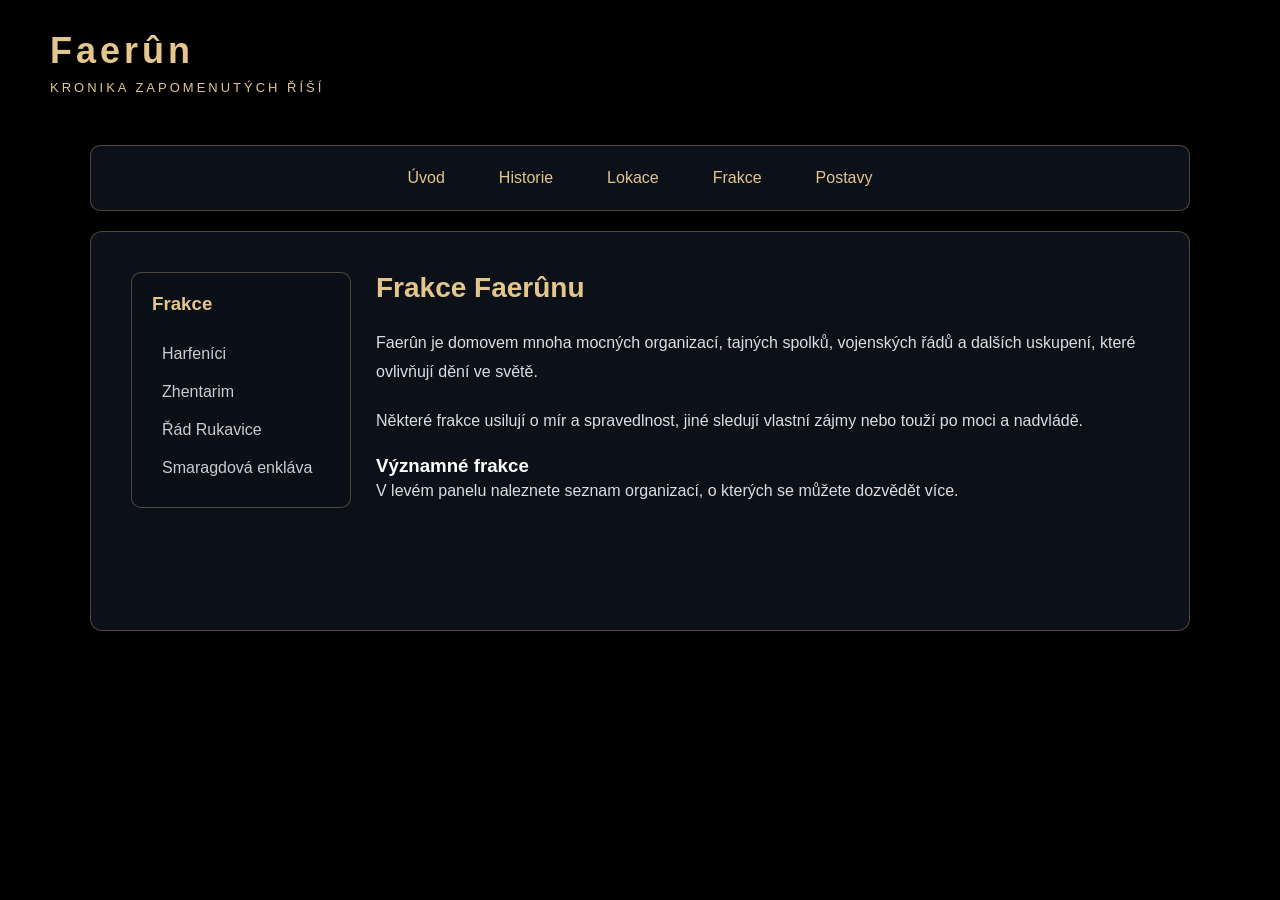
==== frakce.html @ 9e265f23 "prvni verze" ====
<!DOCTYPE html>
<html lang="cs">

<head>
    <meta charset="UTF-8">
    <meta name="viewport" content="width=device-width, initial-scale=1.0">
    <title>Frakce | Faerûn</title>
    <link rel="stylesheet" href="style.css">
</head>

<body>

    <video autoplay muted loop playsinline id="background-video">
        <source src="Untitled_project.mp4" type="video/mp4">
    </video>

    <div class="overlay"></div>
   
    <header class="hlavicka">
    <h1>Faerûn</h1>
    <p>Kronika Zapomenutých říší</p>
    </header>


<!-- NAVIGACNI LISTA -->

<nav class="navigace">
    <a href="index.html">Úvod</a>
    <a href="historie.html">Historie</a>
    <a href="lokace.html">Lokace</a>
    <a href="frakce.html">Frakce</a>
    <a href="#postavy">Postavy</a>
</nav>


<!-- HLAVNI OBSAH STRANKY -->

<main class="obsah">

    <!-- BOCNI PANEL -->
    
    <aside class="bocni-panel">

    <h3>Frakce</h3>

    <a href="#">Harfeníci</a>
    <a href="#">Zhentarim</a>
    <a href="#">Řád Rukavice</a>
    <a href="#">Smaragdová enkláva</a>

    </aside>


    <!-- CTECI OKNO -->
   
<article class="clanek">

    <h2>Frakce Faerûnu</h2>

    <p>
        Faerûn je domovem mnoha mocných organizací,
        tajných spolků, vojenských řádů a dalších
        uskupení, které ovlivňují dění ve světě.
    </p>

    <p>
        Některé frakce usilují o mír a spravedlnost,
        jiné sledují vlastní zájmy nebo touží
        po moci a nadvládě.
    </p>

    <h3>Významné frakce</h3>

    <p>
        V levém panelu naleznete seznam organizací,
        o kterých se můžete dozvědět více.
    </p>

</article>



</main>


</body>
</html>
---- style.css ----
* {
    margin: 0;
    padding: 0;
    box-sizing: border-box;
}

body {
    width: 100%;
    min-height: 100vh;
    overflow-x: hidden;
    background-color: black;
    color: white;
}

#background-video {
    position: fixed;
    top: 0;
    left: 0;
    width: 100%;
    height: 100%;
    object-fit: cover;
    z-index: -2;
    pointer-events: none;
}

.overlay {
    position: fixed;
    top: 0;
    left: 0;
    width: 100%;
    height: 100%;
    background-color: rgba(0, 0, 0, 0.60);
    z-index: -1;
    pointer-events: none;
}


/* HLAVICKA WEBU */

.hlavicka {
    padding: 30px 50px;
    color: white;
    font-family: Arial, sans-serif;
}

.hlavicka h1 {
    font-size: 36px;
    letter-spacing: 4px;
    color: #e4c58c;
}

.hlavicka p {
    font-size: 13px;
    color: #e4c58c;
    margin-top: 8px;
    letter-spacing: 3px;
    text-transform: uppercase;
}



/* HLAVNI CTECI OKNO */

.obsah {
    max-width: 1100px;
    min-height: 400px;
    margin: 20px auto;
    padding: 40px;

    background-color: rgba(15, 20, 30, 0.85);
    border: 1px solid rgba(228, 197, 140, 0.3);
    border-radius: 12px;

    color: white;
    font-family: Arial, sans-serif;

    display: flex;
    gap: 25px;
    align-items: flex-start;
}

.obsah h2 {
    font-size: 28px;
    color: #e4c58c;
    margin-bottom: 25px;
}

.obsah p {
    font-size: 16px;
    line-height: 1.8;
    margin-bottom: 20px;
    color: #dddddd;
}


/* NAVIGACNI LISTA */

.navigace {
    display: flex;
    justify-content: center;
    flex-wrap: wrap;
    gap: 30px;

    max-width: 1100px;
    margin: 20px auto;
    padding: 15px 25px;

    background-color: rgba(15, 20, 30, 0.85);
    border: 1px solid rgba(228, 197, 140, 0.3);
    border-radius: 10px;
}

.navigace a {
    color: #e4c58c;
    text-decoration: none;
    font-family: Arial, sans-serif;
    font-size: 16px;
    padding: 8px 12px;
    transition: color 0.3s;
}

.navigace a:hover {
    color: white;
}


/* BOCNI NAVIGACNI PANEL */

.bocni-panel {
    width: 220px;
    padding: 20px;

    background-color: rgba(10, 15, 25, 0.7);
    border: 1px solid rgba(228, 197, 140, 0.3);
    border-radius: 10px;

    font-family: Arial, sans-serif;
}

.bocni-panel h3 {
    color: #e4c58c;
    margin-bottom: 20px;
}

.bocni-panel a {
    display: block;
    color: #cccccc;
    text-decoration: none;
    padding: 10px;
}

.bocni-panel a:hover {
    color: #e4c58c;
    background-color: rgba(255, 255, 255, 0.05);
    border-radius: 5px;
}

/* CTECI CAST */

.clanek {
    flex: 1;
    min-width: 0;
}

/* BOCNI PANEL */

.bocni-panel {
    flex-shrink: 0;
}


/* UVODNI STRANKA */

.uvodni-stranka .clanek {
    width: 100%;
}
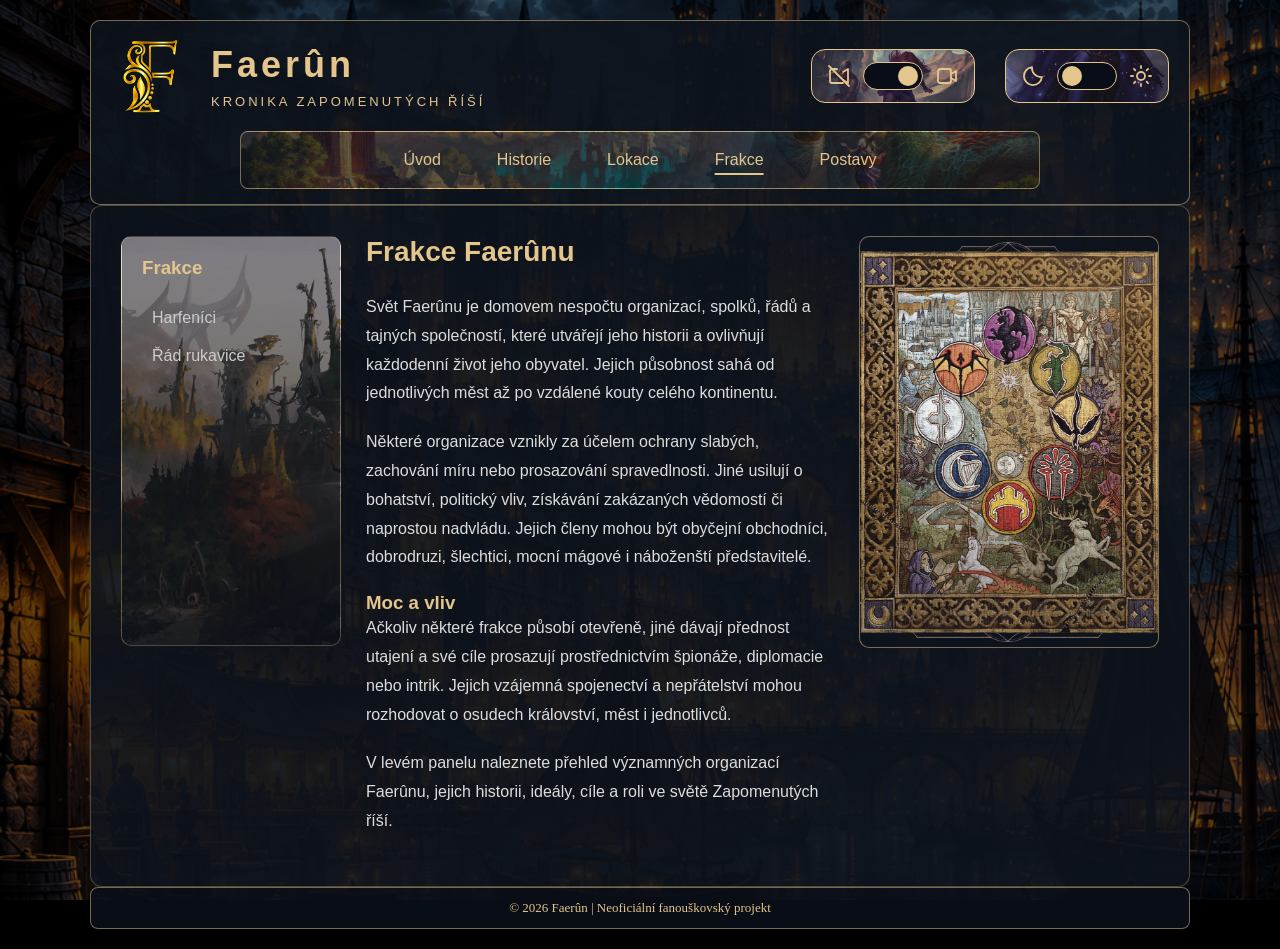
==== commit 3126c2a1: "final" ====
--- a/frakce.html
+++ b/frakce.html
@@ -6,6 +6,17 @@
     <meta charset="UTF-8">
     <meta name="viewport" content="width=device-width, initial-scale=1.0">
     <title>Frakce | Faerûn</title>
+
+    <!-- NACTENI ULOZENEHO NASTAVENI -->
+    <script>
+        const videoUlozeno = localStorage.getItem("videoZapnuto") !== "false";
+        const rezimUlozen = localStorage.getItem("svetlyRezim") === "true";
+
+        document.documentElement.classList.toggle("video-vypnuto", !videoUlozeno);
+        document.documentElement.classList.toggle("rezim-svetly", rezimUlozen);
+    </script>
+
+    <!-- STYLY WEBU -->
     <link rel="stylesheet" href="style.css">
 </head>
 
@@ -16,73 +27,224 @@
     </video>
 
     <div class="overlay"></div>
-   
-    <header class="hlavicka">
-    <h1>Faerûn</h1>
-    <p>Kronika Zapomenutých říší</p>
-    </header>
+    
+<div class="horni-panel">
+
+<header class="hlavicka">
+
+    <!-- Logo webu -->
+    <img
+        src="images/logo webu.png"
+        alt="Logo Faerûnu"
+        class="logo"
+    >
+
+    <!-- Textova cast hlavicky -->
+    <div class="nazev-webu">
+
+        <h1>Faerûn</h1>
+
+        <p>Kronika Zapomenutých říší</p>
+
+    </div>
+
+<!-- TLACITKO MOBILNI NAVIGACE -->
+<button
+    class="mobilni-menu-tlacitko"
+    type="button"
+    aria-label="Otevřít navigaci"
+    aria-expanded="false"
+    aria-controls="hlavni-navigace"
+>
+    ☰
+</button>
+
+<!-- OVLADANI VZHLEDU WEBU -->
+<!-- Tlacitka pro prepinani pozadi a barevneho rezimu -->
+
+<div class="ovladani">
+
+    <!-- PREPINAC VIDEA -->
+    <div class="skupina-prepinace panel-video">
+        <!-- Ikona vypnute kamery -->
+        <svg class="symbol-prepinace" viewBox="0 0 24 24"
+             fill="none" stroke="currentColor"
+             stroke-width="1.8" stroke-linecap="round"
+             stroke-linejoin="round" aria-hidden="true">
+            <path d="m16 16 5 3V5l-5 3"/>
+            <path d="M10 5H5a2 2 0 0 0-2 2v10a2 2 0 0 0 2 2h11"/>
+            <path d="m2 2 20 20"/>
+        </svg>
+
+        <!-- Posuvnik videa -->
+        <button id="prepinac-videa"
+                class="posuvny-prepinac zapnuto"
+                type="button"
+                aria-label="Zapnout nebo vypnout video na pozadí"
+                aria-pressed="true">
+            <span class="kolecko"></span>
+        </button>
+
+        <!-- Ikona zapnute kamery -->
+        <svg class="symbol-prepinace" viewBox="0 0 24 24"
+             fill="none" stroke="currentColor"
+             stroke-width="1.8" stroke-linecap="round"
+             stroke-linejoin="round" aria-hidden="true">
+            <rect x="3" y="5" width="13" height="14" rx="2"/>
+            <path d="m16 10 5-3v10l-5-3"/>
+        </svg>
+
+    </div>
+
+
+    <!-- PREPINAC BAREVNEHO REZIMU -->
+    <div class="skupina-prepinace panel-rezim">
+        <!-- Ikona mesice: tmavy rezim -->
+        <svg class="symbol-prepinace" viewBox="0 0 24 24"
+             fill="none" stroke="currentColor"
+             stroke-width="1.8" stroke-linecap="round"
+             stroke-linejoin="round" aria-hidden="true">
+            <path d="M20.9 13A9 9 0 0 1 11 3.1 9 9 0 1 0 20.9 13Z"/>
+        </svg>
+
+        <!-- Posuvnik rezimu -->
+        <button id="prepinac-rezimu"
+                class="posuvny-prepinac"
+                type="button"
+                aria-label="Zapnout nebo vypnout světlý režim"
+                aria-pressed="false">
+            <span class="kolecko"></span>
+        </button>
+
+        <!-- Ikona slunce: svetly rezim -->
+        <svg class="symbol-prepinace" viewBox="0 0 24 24"
+             fill="none" stroke="currentColor"
+             stroke-width="1.8" stroke-linecap="round"
+             stroke-linejoin="round" aria-hidden="true">
+            <circle cx="12" cy="12" r="4"/>
+            <path d="M12 2v2m0 16v2M4.93 4.93l1.42 1.42m11.3 11.3 1.42 1.42M2 12h2m16 0h2M4.93 19.07l1.42-1.42m11.3-11.3 1.42-1.42"/>
+        </svg>
+
+    </div>
+
+</div>
+
+</header>
 
 
 <!-- NAVIGACNI LISTA -->
 
-<nav class="navigace">
+<nav class="navigace" id="hlavni-navigace">
     <a href="index.html">Úvod</a>
     <a href="historie.html">Historie</a>
     <a href="lokace.html">Lokace</a>
-    <a href="frakce.html">Frakce</a>
+    <a href="frakce.html" class="aktivni" aria-current="page">Frakce</a>
     <a href="#postavy">Postavy</a>
 </nav>
 
+<!-- Konec spolecneho panelu -->
+</div>
 
 <!-- HLAVNI OBSAH STRANKY -->
 
-<main class="obsah">
-
-    <!-- BOCNI PANEL -->
-    
-    <aside class="bocni-panel">
+<main class="obsah stranka-lokace">
+
+
+<!-- BOCNI PANEL - SEZNAM FRAKCI -->
+<aside class="bocni-panel">
 
     <h3>Frakce</h3>
 
-    <a href="#">Harfeníci</a>
-    <a href="#">Zhentarim</a>
-    <a href="#">Řád Rukavice</a>
-    <a href="#">Smaragdová enkláva</a>
-
-    </aside>
-
+    <!-- TLACITKO PRO MOBILNI VYBER FRAKCE -->
+    <button
+        class="mobilni-vyber"
+        type="button"
+        aria-expanded="false"
+        aria-controls="seznam-frakci"
+    >
+        Vybrat frakci
+        <span aria-hidden="true">⌄</span>
+    </button>
+
+    <!-- SEZNAM FRAKCI -->
+    <div class="seznam-lokaci" id="seznam-frakci">
+        <a href="frakce/harfenici.html">Harfeníci</a>
+        <a href="frakce/rad-rukavice.html">Řád rukavice</a>
+    </div>
+
+</aside>
 
     <!-- CTECI OKNO -->
-   
+
+<!-- UVODNI PREHLED LOKACI -->
 <article class="clanek">
 
-    <h2>Frakce Faerûnu</h2>
-
+<h2>Frakce Faerûnu</h2>
+
+<p>
+    Svět Faerûnu je domovem nespočtu organizací, spolků,
+    řádů a tajných společností, které utvářejí jeho
+    historii a ovlivňují každodenní život jeho obyvatel.
+    Jejich působnost sahá od jednotlivých měst až
+    po vzdálené kouty celého kontinentu.
+</p>
+
+<p>
+    Některé organizace vznikly za účelem ochrany slabých,
+    zachování míru nebo prosazování spravedlnosti.
+    Jiné usilují o bohatství, politický vliv, získávání
+    zakázaných vědomostí či naprostou nadvládu.
+    Jejich členy mohou být obyčejní obchodníci,
+    dobrodruzi, šlechtici, mocní mágové i náboženští
+    představitelé.
+</p>
+
+<!-- VLIV ORGANIZACI -->
+<h3>Moc a vliv</h3>
+
+<p>
+    Ačkoliv některé frakce působí otevřeně, jiné
+    dávají přednost utajení a své cíle prosazují
+    prostřednictvím špionáže, diplomacie nebo intrik.
+    Jejich vzájemná spojenectví a nepřátelství
+    mohou rozhodovat o osudech království,
+    měst i jednotlivců.
+</p>
+
+<p>
+    V levém panelu naleznete přehled významných
+    organizací Faerûnu, jejich historii, ideály,
+    cíle a roli ve světě Zapomenutých říší.
+</p>
+
+</article>
+
+<!-- PRAVY PANEL - SYMBOLY FRAKCI -->
+
+<aside class="mapa-lokace">
+
+    <img
+        src="images/symboly frakci.webp"
+        alt="Tapisérie zobrazující symboly různých frakcí Faerûnu"
+        class="obrazek-mapy"
+    >
+
+</aside>
+
+</main>
+
+<!-- PATICKA WEBU -->
+<footer class="paticka">
+
+    <!-- Informace o fanouskovskem projektu -->
     <p>
-        Faerûn je domovem mnoha mocných organizací,
-        tajných spolků, vojenských řádů a dalších
-        uskupení, které ovlivňují dění ve světě.
+        © 2026 Faerûn | Neoficiální fanouškovský projekt
     </p>
 
-    <p>
-        Některé frakce usilují o mír a spravedlnost,
-        jiné sledují vlastní zájmy nebo touží
-        po moci a nadvládě.
-    </p>
-
-    <h3>Významné frakce</h3>
-
-    <p>
-        V levém panelu naleznete seznam organizací,
-        o kterých se můžete dozvědět více.
-    </p>
-
-</article>
-
-
-
-</main>
-
+</footer>
+
+<!-- JAVASCRIPT PRO PREPINACE -->
+<script src="script.js"></script>
 
 </body>
 </html>
--- a/style.css
+++ b/style.css
@@ -5,11 +5,30 @@
     box-sizing: border-box;
 }
 
+/* ================================== */
+/* POZADI CELE WEBOVE STRANKY         */
+/* ================================== */
+
 body {
     width: 100%;
     min-height: 100vh;
     overflow-x: hidden;
+
+    /* Zalozni barva, pokud se obrazek nenacte */
     background-color: black;
+
+    /* Staticky obrazek na pozadi webu */
+    background-image: url("images/pozadí.png");
+
+    /* Obrazek vyplni celou obrazovku */
+    background-size: cover;
+
+    /* Obrazek zustane vycentrovany */
+    background-position: center;
+
+    /* Pozadi se pri posouvani nepohybuje */
+    background-attachment: fixed;
+
     color: white;
 }
 
@@ -35,29 +54,270 @@
     pointer-events: none;
 }
 
-
-/* HLAVICKA WEBU */
+/* ================================== */
+/* SPOLECNY PANEL HLAVICKY A NAVIGACE */
+/* ================================== */
+
+.horni-panel {
+
+    /* Stejna maximalni sirka jako hlavni obsah */
+    max-width: 1100px;
+
+    /* Vycentrovani celeho panelu */
+    margin: 20px auto 0;
+
+    /* Tmave pruhledne pozadi */
+    background-color: rgba(15, 20, 30, 0.85);
+
+    /* Zlaty ramecek kolem celeho panelu */
+    border: 1px solid rgba(228, 197, 140, 0.5);
+
+    /* Zaoblene rohy */
+    border-radius: 10px;
+
+    /* Vnitrni odsazeni */
+    padding: 15px 20px;
+}
+
+/* ================================== */
+/* HLAVICKA WEBU                      */
+/* ================================== */
+
+/* HLAVICKA UVNITR SPOLECNEHO PANELU */
 
 .hlavicka {
-    padding: 30px 50px;
+
+    display: flex;
+    align-items: center;
+    gap: 20px;
+
+    /* Hlavicka uz nema vlastni ramecek */
+    border: none;
+
+    /* Hlavicka uz nema vlastni pozadi */
+    background: transparent;
+
+    /* Odsazeni uvnitr spolecneho panelu */
+    padding: 0;
+
+    /* Odstraneni puvodnich vnejsich mezer */
+    margin: 0;
+
+    /* Hlavicka vyplni sirku rodice */
+    max-width: none;
+
     color: white;
     font-family: Arial, sans-serif;
 }
 
+
+/* LOGO V HLAVICCE */
+
+.logo {
+    width: 80px;
+    height: 80px;
+    object-fit: contain;
+}
+
+
+/* TEXT V HLAVICCE */
+
+.nazev-webu {
+    display: flex;
+    flex-direction: column;
+    justify-content: center;
+}
+
+/* HLAVNI NAZEV WEBU */
+
 .hlavicka h1 {
+    /* Velikost hlavniho nadpisu */
     font-size: 36px;
+
+    /* Zlata barva textu */
+    color: #e4c58c;
+
+    /* Mezery mezi pismeny */
     letter-spacing: 4px;
+}
+
+
+/* PODNADPIS WEBU */
+
+.hlavicka p {
+    /* Velikost podnadpisu */
+    font-size: 13px;
+
+    /* Zlata barva textu */
     color: #e4c58c;
-}
-
-.hlavicka p {
-    font-size: 13px;
+
+    /* Odsazeni od hlavniho nadpisu */
+    margin-top: 8px;
+
+    /* Mezery mezi pismeny */
+    letter-spacing: 3px;
+
+    /* Prevedeni textu na velka pismena */
+    text-transform: uppercase;
+}
+
+/* ================================== */
+/* GRAFICKE PREPINACE V HLAVICCE   */
+/* ================================== */
+
+
+/* KONTEJNER PRO OBA PREPINACE */
+
+.ovladani {
+
+    /* Oba prepinace budou vedle sebe */
+    display: flex;
+
+    /* Mezera mezi prepinaci */
+    gap: 30px;
+
+    /* Posunuti na pravou stranu hlavicky */
+    margin-left: auto;
+
+    /* Svisle zarovnani */
+    align-items: center;
+}
+
+
+/* JEDNA SKUPINA: IKONA + PREPINAC + IKONA */
+
+.skupina-prepinace {
+
+    display: flex;
+    align-items: center;
+
+    /* Mezera mezi ikonami a posuvnikem */
+    gap: 10px;
+}
+
+/* ================================== */
+/* SVG IKONY OVLADACICH PREPINACU      */
+/* ================================== */
+
+.symbol-prepinace {
+
+    /* Pevne rozmery ikon */
+    width: 24px;
+    height: 24px;
+
+    /* Zlata barva obrysu */
     color: #e4c58c;
-    margin-top: 8px;
-    letter-spacing: 3px;
-    text-transform: uppercase;
-}
-
+
+    /* Ikony se nebudou zmensovat */
+    flex-shrink: 0;
+}
+
+
+/* SAMOTNY POSUVNY PREPINAC */
+
+.posuvny-prepinac {
+
+    /* Sirka a vyska posuvniku */
+    width: 60px;
+    height: 28px;
+
+    /* Tmave pozadi */
+    background-color: #080d18;
+
+    /* Zlaty ramecek */
+    border: 1px solid #e4c58c;
+
+    /* Kulaty tvar */
+    border-radius: 30px;
+
+    /* Umisteni kolecka uvnitr */
+    position: relative;
+
+    /* Klikaci kurzor */
+    cursor: pointer;
+
+    /* Tlacitko nema vnitrni odsazeni */
+    padding: 0;
+
+    /* Plynula animace */
+    transition: background-color 0.3s ease;
+}
+
+
+/* ZLATE KOLECKO UVNITR PREPINACE */
+
+.kolecko {
+
+    /* Rozmery kolecka */
+    width: 20px;
+    height: 20px;
+
+    /* Zlata barva */
+    background-color: #e4c58c;
+
+    /* Kulaty tvar */
+    border-radius: 50%;
+
+    /* Umisteni uvnitr posuvniku */
+    position: absolute;
+    top: 3px;
+    left: 4px;
+
+    /* Plynuly pohyb */
+    transition: transform 0.3s ease;
+}
+
+
+/* AKTIVNI STAV PREPINACE */
+
+.posuvny-prepinac.zapnuto .kolecko {
+
+    /* Posun kolecka doprava */
+    transform: translateX(30px);
+}
+
+/* POLOHA VIDEA PODLE ULOZENEHO STAVU */
+html.video-vypnuto #prepinac-videa .kolecko {
+    transform: translateX(0);
+}
+
+/* POLOHA KOLECEK PRI NACITANI */
+html:not(.video-vypnuto) #prepinac-videa .kolecko {
+    transform: translateX(30px);
+}
+
+html.rezim-svetly #prepinac-rezimu .kolecko {
+    transform: translateX(30px);
+}
+
+/* EFEKT PRI NAJETI MYSI */
+
+.posuvny-prepinac:hover {
+
+    /* Jemne zvyrazneni */
+    background-color: #263044;
+}
+
+
+/* ZVYRAZNENI PRI OVLADANI KLAVESNICI */
+
+.posuvny-prepinac:focus-visible {
+
+    outline: 2px solid white;
+    outline-offset: 4px;
+}
+
+
+/* EFEKT PRI NAJETI MYŠÍ */
+
+.ovladani button:hover {
+
+    /* Svetlejsi pozadi */
+    background-color: rgba(228, 197, 140, 0.2);
+
+    /* Svetla barva textu */
+    color: white;
+}
 
 
 /* HLAVNI CTECI OKNO */
@@ -65,8 +325,8 @@
 .obsah {
     max-width: 1100px;
     min-height: 400px;
-    margin: 20px auto;
-    padding: 40px;
+    margin: 0px auto;
+    padding: 30px;
 
     background-color: rgba(15, 20, 30, 0.85);
     border: 1px solid rgba(228, 197, 140, 0.3);
@@ -94,34 +354,104 @@
 }
 
 
-/* NAVIGACNI LISTA */
+/* NAVIGACE UVNITR SPOLECNEHO PANELU */
 
 .navigace {
+
     display: flex;
     justify-content: center;
     flex-wrap: wrap;
     gap: 30px;
 
-    max-width: 1100px;
-    margin: 20px auto;
-    padding: 15px 25px;
-
-    background-color: rgba(15, 20, 30, 0.85);
-    border: 1px solid rgba(228, 197, 140, 0.3);
-    border-radius: 10px;
-}
+    /* Navigace bude uzsi nez hlavicka */
+    max-width: 800px;
+
+    /* Vycentrovani a mezera od hlavicky */
+    margin: 15px auto 0;
+
+    /* Vnitrni odsazeni */
+    padding: 10px 20px;
+
+    /* Obrazkove pozadi zustava */
+    background-image:
+        linear-gradient(
+            rgba(10, 15, 25, 0.65),
+            rgba(10, 15, 25, 0.65)
+        ),
+        url("images/pozadí lišty 1.webp");
+
+    background-size: cover;
+    background-position: center;
+    background-repeat: no-repeat;
+
+    /* Zlaty ramecek navigace */
+    border: 1px solid rgba(228, 197, 140, 0.5);
+    border-radius: 8px;
+}
+
+/* ================================== */
+/* ODKAZY V NAVIGACNI LISTE           */
+/* ================================== */
 
 .navigace a {
+
+    /* Zlata barva textu */
     color: #e4c58c;
+
+    /* Odstraneni klasickeho podtrzeni */
     text-decoration: none;
+
+    /* Velikost pisma */
     font-family: Arial, sans-serif;
     font-size: 16px;
+
+    /* Vnitrni odsazeni odkazu */
     padding: 8px 12px;
-    transition: color 0.3s;
-}
+
+    /* Pruhledny ramecek, aby se pri hoveru
+       nemenila velikost tlacitka */
+    border: 1px solid transparent;
+    border-radius: 6px;
+
+    /* Plynula animace */
+    transition: all 0.2s ease;
+}
+
+
+/* ================================== */
+/* EFEKT PRI NAJETI MYSI              */
+/* ================================== */
 
 .navigace a:hover {
-    color: white;
+
+    /* Cerne pozadi */
+    background-color: rgba(0, 0, 0, 0.9);
+
+    /* Zlaty ramecek */
+    border-color: #e4c58c;
+
+    /* Lehke vystoupeni tlacitka nahoru */
+    transform: translateY(-3px);
+
+    /* Jemny stin */
+    box-shadow: 0 4px 10px rgba(0, 0, 0, 0.5);
+}
+
+
+/* ================================== */
+/* AKTUALNE OTEVRENA STRANKA          */
+/* ================================== */
+
+.navigace a.aktivni {
+
+    /* Zlata linka pod textem */
+    text-decoration: underline;
+
+    /* Odsazeni podtrzeni od textu */
+    text-underline-offset: 8px;
+
+    /* Tloušťka podtrzeni */
+    text-decoration-thickness: 2px;
 }
 
 
@@ -156,6 +486,13 @@
     border-radius: 5px;
 }
 
+/* AKTUALNE VYBRANA LOKACE */
+.bocni-panel a.aktivni-lokace {
+    color: #e4c58c;
+    background-color: rgba(228, 197, 140, 0.15);
+    border: 1px solid #e4c58c;
+    border-radius: 5px;
+}
 /* CTECI CAST */
 
 .clanek {
@@ -175,3 +512,1178 @@
 .uvodni-stranka .clanek {
     width: 100%;
 }
+
+/* ================================== */
+/* SVETLEJSI BAREVNY REZIM            */
+/* ================================== */
+
+/* Svetlejsi pozadi hlavicky, navigace a obsahu */
+
+:is(.svetly-rezim, html.rezim-svetly) .hlavicka,
+:is(.svetly-rezim, html.rezim-svetly) .navigace,
+:is(.svetly-rezim, html.rezim-svetly) .obsah {
+
+    background-color: rgba(65, 55, 45, 0.85);
+}
+
+/* Svetlejsi prekryti videa */
+
+:is(.svetly-rezim, html.rezim-svetly) .overlay {
+
+    background-color: rgba(0, 0, 0, 0.25);
+}
+
+/* ================================== */
+/* UVODNI STRANKA - ROZLOZENI         */
+/* ================================== */
+
+/* Leva cast s textem */
+.uvodni-stranka .clanek {
+
+    /* Zabira dostupny prostor */
+    flex: 1;
+
+    /* Zabrani pretekani obsahu */
+    min-width: 0;
+}
+
+
+/* Prava cast s obrazkem */
+.uvodni-obrazek {
+
+    /* Obrazek zabira 40 % sirky */
+    width: 40%;
+
+    /* Pri zmensovani okna se muze prizpusobit */
+    flex-shrink: 0;
+}
+
+
+/* Samotny obrazek */
+.uvodni-obrazek img {
+
+    /* Obrazek vyplni svuj kontejner */
+    width: 100%;
+
+    /* Zachovani pomeru stran */
+    height: auto;
+
+    /* Odstraneni drobne mezery pod obrazkem */
+    display: block;
+
+    /* Zaoblene rohy */
+    border-radius: 10px;
+
+    /* Jemny zlaty ramecek */
+    border: 1px solid rgba(228, 197, 140, 0.5);
+}
+
+/* ================================== */
+/* UVODNI STRANKA NA MOBILU           */
+/* ================================== */
+
+@media (max-width: 768px) {
+
+    /* Text a obrazek budou pod sebou */
+    .uvodni-stranka {
+        flex-direction: column;
+    }
+
+    /* Obrazek vyplni dostupnou sirku */
+    .uvodni-obrazek {
+        width: 100%;
+    }
+}
+
+/* ================================== */
+/* UVODNI KARTY                        */
+/* ================================== */
+
+.uvodni-karty {
+
+    /* Karty budou vedle sebe */
+    display: flex;
+
+    /* Mezera mezi kartami */
+    gap: 15px;
+
+    /* Karty budou napravo v leve casti obsahu */
+    justify-content: flex-end;
+
+    /* Odsazeni od popisu kroniky */
+    margin-top: 10px;
+}
+
+/* ================================== */
+/* VZHLED JEDNOTLIVE KARTY             */
+/* ================================== */
+
+.uvodni-karta {
+
+    /* Pevna sirka a vyska karty */
+    width: 110px;
+    min-height: 110px;
+
+    /* Karta se nebude roztahovat */
+    flex: 0 0 110px;
+
+    /* Text nahore, ikona dole */
+    display: flex;
+    flex-direction: column;
+    align-items: center;
+    justify-content: space-between;
+
+    /* Vnitrni odsazeni */
+    padding: 15px 10px;
+
+    /* Tmave pozadi */
+    background-color: rgba(5, 10, 20, 0.85);
+
+    /* Zlaty ramecek */
+    border: 1px solid #e4c58c;
+    border-radius: 8px;
+
+    /* Text */
+    color: #e4c58c;
+    text-decoration: none;
+    text-align: center;
+    font-family: Arial, sans-serif;
+    font-size: 14px;
+
+    /* Plynuly efekt */
+    transition: 0.2s ease;
+}
+
+
+/* IKONA UVNITR KARTY */
+
+.ikona-karty {
+    font-size: 30px;
+    margin-bottom: 0;
+}
+
+
+/* EFEKT PRI NAJETI MYSI */
+
+.uvodni-karta:hover {
+
+    /* Karta lehce vystoupi */
+    transform: translateY(-4px);
+
+    /* Pozadi se ztmavi */
+    background-color: black;
+
+    /* Jemny stin */
+    box-shadow: 0 5px 15px rgba(0, 0, 0, 0.5);
+}
+
+
+/* KARTY NA MOBILNIM ZARIZENI */
+
+@media (max-width: 768px) {
+
+    .uvodni-karty {
+        flex-direction: column;
+    }
+
+    .uvodni-karta {
+        min-height: 90px;
+    }
+}
+
+/* ================================== */
+/* ZAJIMAVE STRANKY - ROZLOZENI       */
+/* ================================== */
+
+.externi-odkazy {
+
+    /* Dva odkazy budou vedle sebe */
+    display: flex;
+    gap: 20px;
+
+    /* Odsazeni od nadpisu a popisu */
+    margin-top: 15px;
+}
+
+
+/* JEDNA POLOZKA EXTERNIHO ODKAZU */
+
+.externi-polozka {
+
+    /* Text a logo vedle sebe */
+    display: flex;
+    align-items: center;
+    gap: 10px;
+
+    /* Obe polozky zaberou stejne mista */
+    flex: 1;
+    min-width: 0;
+    padding: 12px;
+    border: 1px solid rgba(228, 197, 140, 0.5);
+    border-radius: 8px;
+    transition: background-color 0.2s ease;
+}
+
+
+/* TEXTOVA CAST */
+
+.externi-text {
+    flex: 1;
+    min-width: 0;
+}
+
+.externi-text h4 {
+    color: #e4c58c;
+    font-size: 14px;
+    margin-bottom: 5px;
+}
+
+.externi-text p {
+    color: #cccccc;
+    font-size: 12px;
+    line-height: 1.4;
+    margin: 0;
+}
+
+
+/* LOGO EXTERNIHO WEBU */
+
+.externi-polozka img {
+
+    width: 70px;
+    height: 70px;
+    object-fit: contain;
+
+    /* Plynuly efekt pri najeti */
+    transition: transform 0.2s ease;
+}
+
+
+/* EFEKT PRI NAJETI MYSI */
+
+.externi-polozka a:hover img {
+    transform: scale(1.08);
+}
+
+
+/* ROZLOZENI NA MENSICH OBRAZOVKACH */
+
+@media (max-width: 768px) {
+
+    .externi-odkazy {
+        flex-direction: column;
+    }
+}
+
+/* ================================== */
+/* NADPISY SEKCI NA UVODNI STRANCE    */
+/* ================================== */
+
+/* Nadpisy Kronika dobrodruzstvi a Zajimave stranky */
+
+.sekce-kronika h3,
+.sekce-zajimavosti h3 {
+
+    /* Zlata barva nadpisu */
+    color: #e4c58c;
+
+    /* Velikost pisma */
+    font-size: 21px;
+
+    /* Mezera pod nadpisem */
+    margin-bottom: 12px;
+}
+
+
+/* POPISNE TEXTY POD NADPISY */
+
+.uvodni-stranka .popis-sekce {
+
+    /* Svetle seda barva textu */
+    color: #cccccc;
+
+    /* Mensi pismo nez hlavni uvodni text */
+    font-size: 14px;
+
+    /* Vyska radku pro lepsi citelnost */
+    line-height: 1.6;
+
+    /* Mezera pod popisem */
+    margin-bottom: 15px;
+}
+
+
+/* ODSAZENI JEDNOTLIVYCH SEKCI */
+
+.sekce-kronika {
+    margin-top: 30px;
+}
+
+.sekce-zajimavosti {
+    margin-top: 30px;
+}
+
+/* ================================== */
+/* KRONIKA - POPIS A KARTY VEDLE SEBE  */
+/* ================================== */
+
+.kronika-rozlozeni {
+
+    /* Popis a karty vedle sebe */
+    display: flex;
+
+    /* Mezera mezi textem a kartami */
+    gap: 15px;
+
+    /* Zarovnani na stred */
+    align-items: center;
+}
+
+
+/* POPIS KRONIKY */
+
+.kronika-rozlozeni .popis-sekce {
+
+    /* Text vyplni volny prostor */
+    flex: 1;
+
+    /* Zabrani pretekani textu */
+    min-width: 0;
+
+    /* Odstraneni spodni mezery */
+    margin-bottom: 0;
+}
+
+
+/* KARTY KRONIKY */
+
+.kronika-rozlozeni .uvodni-karty {
+
+    /* Karty se nebudou roztahovat */
+    flex-shrink: 0;
+
+    /* Odstraneni puvodniho odsazeni */
+    margin-top: 0;
+
+    /* Mensi mezery mezi kartami */
+    gap: 10px;
+}
+
+
+/* MOBILNI ZOBRAZENI */
+
+@media (max-width: 900px) {
+
+    .kronika-rozlozeni {
+        flex-direction: column;
+        align-items: stretch;
+    }
+
+    .kronika-rozlozeni .uvodni-karty {
+        justify-content: center;
+        flex-wrap: wrap;
+    }
+}
+
+/* ================================== */
+/* PATICKA WEBOVE STRANKY              */
+/* ================================== */
+
+.paticka {
+
+    /* Stejna sirka jako hlavni panely */
+    max-width: 1100px;
+
+    /* Vycentrovani paticky */
+    margin: 0 auto 20px;
+
+    /* Vnitrni odsazeni */
+    padding: 12px 20px;
+
+    /* Tmave pruhledne pozadi */
+    background-color: rgba(10, 15, 25, 0.9);
+
+    /* Jemny zlaty ramecek */
+    border: 1px solid rgba(228, 197, 140, 0.5);
+    border-radius: 8px;
+
+    /* Zarovnani textu */
+    text-align: center;
+
+    /* Zlata barva pisma */
+    color: #e4c58c;
+
+    font-size: 13px;
+}
+
+
+/* Odstraneni vychozich mezer odstavce */
+
+.paticka p {
+    margin: 0;
+}
+
+/* ================================== */
+/* SJEDNOCENI SVETLEHO REZIMU          */
+/* ================================== */
+
+/* Horni panel a paticka */
+:is(.svetly-rezim, html.rezim-svetly) .horni-panel,
+:is(.svetly-rezim, html.rezim-svetly) .paticka {
+    background-color: rgba(52, 70, 90, 0.92);
+}
+
+/* Hlavicka */
+:is(.svetly-rezim, html.rezim-svetly) .hlavicka {
+    background-color: transparent;
+}
+
+/* Hlavni obsah */
+:is(.svetly-rezim, html.rezim-svetly) .obsah {
+    background-color: rgba(52, 70, 90, 0.88);
+}
+
+/* Navigace */
+:is(.svetly-rezim, html.rezim-svetly) .navigace {
+    background-image:
+        linear-gradient(
+            rgba(35, 49, 67, 0.80),
+            rgba(35, 49, 67, 0.80)
+        ),
+        url("images/pozadí lišty 1.webp");
+}
+
+
+
+
+
+
+
+/* Text zustane dobre citelny */
+:is(.svetly-rezim, html.rezim-svetly) .obsah p {
+    color: #f0f0f0;
+}
+
+/* ================================== */
+/* OBRAZKOVE PANELY PREPINACU          */
+/* ================================== */
+
+/* Spolecny vzhled obou panelu */
+.skupina-prepinace {
+    display: flex;
+    align-items: center;
+    justify-content: center;
+    gap: 12px;
+
+    padding: 12px 15px;
+
+    border: 1px solid #e4c58c;
+    border-radius: 14px;
+
+    background-size: cover;
+    background-position: center;
+    background-repeat: no-repeat;
+
+    flex-shrink: 0;
+}
+
+/* ================================== */
+/* VIDEO PREPINAC                      */
+/* ================================== */
+
+/* Video zapnuto */
+.panel-video {
+    background-image:
+        linear-gradient(
+            rgba(0, 0, 0, 0.25),
+            rgba(0, 0, 0, 0.25)
+        ),
+        url("images/video rezim.png");
+}
+
+/* Video vypnuto - Time stop */
+html.video-vypnuto .panel-video {
+    background-image:
+        linear-gradient(
+            rgba(0, 0, 0, 0.25),
+            rgba(0, 0, 0, 0.25)
+        ),
+        url("images/neaktivi.webp");
+}
+
+/* ================================== */
+/* BAREVNY REZIM                       */
+/* ================================== */
+
+/* Nocni rezim */
+.panel-rezim {
+    background-image:
+        linear-gradient(
+            rgba(0, 0, 0, 0.25),
+            rgba(0, 0, 0, 0.25)
+        ),
+        url("images/noční mod.webp");
+}
+
+/* Svetly rezim */
+html.rezim-svetly .panel-rezim {
+    background-image:
+        linear-gradient(
+            rgba(0, 0, 0, 0.25),
+            rgba(0, 0, 0, 0.25)
+        ),
+        url("images/svetly\ rezim.jpg");
+}
+
+/* ================================== */
+/* IKONY A POSUVNIKY                   */
+/* ================================== */
+
+.skupina-prepinace .symbol-prepinace {
+    width: 24px;
+    height: 24px;
+    padding: 0;
+    border: none;
+    background: transparent;
+}
+
+.skupina-prepinace .posuvny-prepinac {
+    flex-shrink: 0;
+}
+
+/* ================================= */
+/* STRANKA LOKACE - TRI SLOUPCE       */
+/* ================================= */
+
+.stranka-lokace {
+    display: grid;
+    grid-template-columns: 220px minmax(0, 1fr) 300px;
+    gap: 25px;
+    align-items: start;
+}
+
+/* LEVY PANEL - SEZNAM LOKACI */
+.stranka-lokace .bocni-panel {
+    width: auto;
+}
+
+/* PROSTREDNI PANEL - INFORMACE */
+.stranka-lokace .clanek {
+    min-width: 0;
+}
+
+/* PRAVY PANEL - MAPA */
+.stranka-lokace .mapa-lokace {
+    min-height: 400px;
+    padding: 20px;
+    border: 1px solid rgba(228, 197, 140, 0.5);
+    border-radius: 10px;
+    background-color: rgba(15, 20, 30, 0.85);
+}
+
+/* INFORMACNI KARTY LOKACE */
+.stranka-lokace .informace-lokace {
+    display: flex;
+    gap: 15px;
+    margin: 20px 0;
+}
+
+/* JEDNOTLIVE INFORMACNI KARTY */
+.stranka-lokace .info-karta {
+    flex: 1;
+    padding: 12px;
+    background-color: rgba(15, 20, 30, 0.85);
+    border: 1px solid rgba(228, 197, 140, 0.5);
+    border-radius: 8px;
+}
+
+/* POPISKY INFORMACNICH KARET */
+.stranka-lokace .info-karta strong {
+    display: block;
+    color: #ffffff;
+    font-size: 22px;
+    font-weight: normal;
+    margin-bottom: 15px;
+}
+
+/* HODNOTY INFORMACNICH KARET */
+.stranka-lokace .info-karta span {
+    display: block;
+    color: #ffffff;
+    font-size: 16px;
+}
+
+/* HISTORIE A SOUVISEJICI LOKACE */
+.stranka-lokace .historie-lokace,
+.stranka-lokace .souvisejici-lokace {
+    margin-top: 25px;
+    padding: 0;
+    background: none;
+    border: none;
+    border-radius: 0;
+
+}
+
+/* ZLATE NADPISY SEKCI */
+.stranka-lokace .historie-lokace h3,
+.stranka-lokace .souvisejici-lokace h3,
+.stranka-lokace .clanek > h3 {
+    color: #e4c58c;
+
+}
+
+/* TEXTY V SEKCI */
+.stranka-lokace .historie-lokace p,
+.stranka-lokace .souvisejici-lokace p {
+    color: #e0e0e0;
+    line-height: 1.6;
+    margin: 0;
+}
+
+/* LEVY PANEL - POZADI LOKACI */
+.stranka-lokace .bocni-panel {
+    min-height: 410px;
+
+    background-image:
+        linear-gradient(
+            rgba(10, 15, 25, 0.45),
+            rgba(10, 15, 25, 0.75)
+        ),
+        url("images/pozadí lišty 2.png");
+
+    background-size: cover;
+    background-position: center;
+    background-repeat: no-repeat;
+}
+
+/* PRAVY PANEL - MAPA WATERDEEPU */
+.stranka-lokace .mapa-lokace {
+    padding: 0;
+    min-height: 0;
+    overflow: hidden;
+}
+
+/* OBRAZEK MAPY */
+.stranka-lokace .obrazek-mapy {
+    display: block;
+    width: 100%;
+    height: 410px;
+    object-fit: contain;
+    object-position: center;
+    border-radius: 8px;
+}
+
+/* ERB WATERDEEPU */
+.stranka-lokace .clanek {
+    position: relative;
+}
+
+/* UMISTENI ERBU */
+.stranka-lokace .erb-lokace {
+    position: absolute;
+    right: 0;
+    top: 175px;
+    width: 135px;
+}
+
+/* OBRAZEK ERBU */
+.stranka-lokace .erb-lokace img {
+    display: block;
+    width: 100%;
+    height: auto;
+}
+
+/* PROSTOR PRO ERB V TEXTOVYCH SEKCI */
+.stranka-lokace .historie-lokace,
+.stranka-lokace .souvisejici-lokace {
+    padding-right: 150px;
+}
+
+/* TLACITKO ZOBRAZIT VICE */
+.stranka-lokace .tlacitko-vice {
+    display: inline-flex;
+    align-items: center;
+    gap: 15px;
+    margin-top: 25px;
+    padding: 15px 20px;
+
+    color: #ffffff;
+    text-decoration: none;
+
+    background-color: rgba(15, 20, 30, 0.85);
+    border: 1px solid #e4c58c;
+    border-radius: 8px;
+}
+
+/* TLACITKO PRI NAJETI MYSE */
+.stranka-lokace .tlacitko-vice:hover {
+    background-color: rgba(228, 197, 140, 0.15);
+    color: #e4c58c;
+}
+
+/* VYPNUTI ANIMACE PRI NACITANI */
+.posuvny-prepinac:not(.animace-povolena) .kolecko {
+    transition: none;
+}
+
+
+
+
+/* ================================== */
+/* GLOBALNI BARVY KARET A PANELU      */
+/* ================================== */
+:root {
+    --pozadi-karty: rgba(5, 10, 20, 0.95);
+    --pozadi-tlacitka: rgba(8, 13, 24, 0.95);
+    --pozadi-panelu: rgba(15, 20, 30, 0.85);
+    --pozadi-seznamu: rgba(8, 13, 24, 0.95);
+    --pozadi-najeti: rgba(38, 48, 68, 0.98);
+}
+
+html.rezim-svetly, html.svetly-rezim, body.svetly-rezim {
+    --pozadi-karty: rgba(90, 105, 125, 0.90);
+    --pozadi-tlacitka: rgba(90, 105, 125, 0.95);
+    --pozadi-panelu: rgba(90, 105, 125, 0.85);
+    --pozadi-seznamu: rgba(90, 105, 125, 0.95);
+    --pozadi-najeti: rgba(110, 125, 145, 0.98);
+}
+
+.uvodni-karta, .externi-polozka, .stranka-lokace .info-karta {
+    background-color: var(--pozadi-karty);
+}
+.bocni-panel, .stranka-lokace .mapa-lokace {
+    background-color: var(--pozadi-panelu);
+}
+.uvodni-karta:hover, .externi-polozka:hover {
+    background-color: var(--pozadi-najeti);
+}
+.stranka-lokace .tlacitko-vice, .mobilni-vyber {
+    background-color: var(--pozadi-tlacitka);
+}
+.seznam-lokaci.otevreny {
+    background-color: var(--pozadi-seznamu);
+}
+
+/* ================================== */
+/* MOBILNI NAVIGACE                   */
+/* ================================== */
+
+/* Tlacitko je na pocitaci skryte */
+.mobilni-menu-tlacitko {
+    display: none;
+}
+
+/* ZOBRAZENI NA MOBILU */
+@media (max-width: 768px) {
+
+    /* Tlacitko hamburger menu */
+    .mobilni-menu-tlacitko {
+        display: block;
+        margin-left: auto;
+
+        background: transparent;
+        border: none;
+
+        color: #e4c58c;
+        font-size: 28px;
+
+        cursor: pointer;
+    }
+
+    /* Skryti klasicke navigace */
+    .navigace {
+        display: none;
+    }
+
+    /* Navigace po otevreni */
+    .navigace.otevrena {
+        display: flex;
+        flex-direction: column;
+        align-items: stretch;
+        gap: 10px;
+    }
+
+}
+
+
+/* ================================== */
+/* MOBILNI ROZLOZENI WEBU             */
+/* ================================== */
+
+@media (max-width: 768px) {
+
+    /* Hlavni panel pres celou sirku mobilu */
+    .obsah {
+        width: 100%;
+        max-width: 100%;
+        margin: 0;
+        padding: 15px;
+    }
+
+    /* Hlavicka a navigace */
+    .horni-panel {
+        width: 100%;
+        max-width: 100%;
+        margin: 0;
+        padding: 15px;
+    }
+
+    /* Uvodni stranka pod sebou */
+    .uvodni-stranka {
+        display: flex;
+        flex-direction: column;
+    }
+
+    /* Hlavni clanek vyplni dostupnou sirku */
+    .uvodni-stranka .clanek {
+        width: 100%;
+        max-width: 100%;
+        min-width: 0;
+    }
+
+}
+
+
+
+/* ================================== */
+/* MOBILNI HLAVICKA                   */
+/* ================================== */
+
+@media (max-width: 768px) {
+
+    /* Hlavicka na vice radku */
+    .hlavicka {
+        display: flex;
+        flex-wrap: wrap;
+        align-items: center;
+        gap: 10px;
+    }
+
+    /* Mensi logo */
+    .logo {
+        width: 45px;
+        height: 45px;
+    }
+
+    /* Mensi nazev webu */
+    .hlavicka h1 {
+        font-size: 24px;
+        letter-spacing: 2px;
+    }
+
+    /* Mensi podnadpis */
+    .hlavicka p {
+        font-size: 9px;
+        letter-spacing: 1px;
+    }
+
+    /* Nazev webu zabira volne misto */
+    .nazev-webu {
+        flex: 1;
+        min-width: 0;
+    }
+
+    /* Hamburger menu na pravem okraji */
+    .mobilni-menu-tlacitko {
+        order: 2;
+        margin-left: auto;
+    }
+
+    /* Prepinace na samostatnem radku */
+    .ovladani {
+        order: 3;
+        width: 100%;
+        margin-left: 0;
+        justify-content: center;
+        gap: 20px;
+    }
+
+}
+
+
+/* ================================== */
+/* MOBILNI KARTY KRONIKY              */
+/* ================================== */
+
+@media (max-width: 768px) {
+
+    /* Popis a karty pod sebou */
+    .kronika-rozlozeni {
+        display: flex;
+        flex-direction: column;
+        gap: 15px;
+    }
+
+    /* Tri karty vedle sebe */
+    .uvodni-karty {
+        display: grid;
+        grid-template-columns: repeat(3, minmax(0, 1fr));
+        gap: 8px;
+        width: 100%;
+    }
+
+    /* Velikost jednotlivych karet */
+    .uvodni-karta {
+        width: 100%;
+        min-width: 0;
+        min-height: 100px;
+        padding: 10px 5px;
+
+        display: flex;
+        flex-direction: column;
+        align-items: center;
+        justify-content: space-between;
+
+        text-align: center;
+        font-size: 12px;
+    }
+
+}
+
+
+/* ================================== */
+/* MOBILNI KARTY EXTERNICH ODKAZU     */
+/* ================================== */
+
+@media (max-width: 768px) {
+
+    /* Dva odkazy vedle sebe */
+    .externi-odkazy {
+        display: grid;
+        grid-template-columns: repeat(2, minmax(0, 1fr));
+        gap: 10px;
+        width: 100%;
+    }
+
+    /* Samostatna karta odkazu */
+    .externi-polozka {
+        display: flex;
+        flex-direction: column;
+        align-items: center;
+        justify-content: center;
+        gap: 10px;
+
+        min-width: 0;
+        padding: 12px 8px;
+
+        /* Barva podle rezimu */
+        border: 1px solid rgba(228, 197, 140, 0.5);
+        border-radius: 8px;
+
+        text-align: center;
+    }
+
+    /* Text uvnitr karty */
+    .externi-text {
+        width: 100%;
+        min-width: 0;
+    }
+
+    /* Mensi popis */
+    .externi-text p {
+        font-size: 11px;
+        line-height: 1.4;
+    }
+
+    /* Obrazky odkazu */
+    .externi-polozka img {
+        width: 65px;
+        height: 65px;
+        object-fit: contain;
+    }
+
+}
+
+
+/* ================================== */
+/* MOBILNI ROZLOZENI LOKACI           */
+/* ================================== */
+
+@media (max-width: 768px) {
+
+    /* Tri sloupce zmenime na jeden */
+    .stranka-lokace {
+        display: grid;
+        grid-template-columns: minmax(0, 1fr);
+        gap: 20px;
+    }
+
+    /* Levy panel pres celou sirku */
+    .stranka-lokace .bocni-panel {
+        width: 100%;
+        max-width: 100%;
+        min-width: 0;
+    }
+
+    /* Hlavni clanek pres celou sirku */
+    .stranka-lokace .clanek {
+        width: 100%;
+        max-width: 100%;
+        min-width: 0;
+    }
+
+    /* Pravy panel s obrazkem */
+    .stranka-lokace .mapa-lokace {
+        width: 100%;
+        max-width: 100%;
+        min-width: 0;
+    }
+
+    /* Obrazek se prizpusobi sirce mobilu */
+    .stranka-lokace .obrazek-mapy {
+        display: block;
+        width: 100%;
+        height: auto;
+        object-fit: contain;
+    }
+
+}
+
+/* ================================== */
+/* ROZBALOVACI SEZNAM LOKACI          */
+/* ================================== */
+
+/* Na pocitaci skryjeme mobilni tlacitko */
+.mobilni-vyber {
+    display: none;
+}
+
+@media (max-width: 768px) {
+
+    /* Zruseni vysky puvodniho bocniho panelu */
+    .stranka-lokace .bocni-panel {
+        height: auto;
+        min-height: 0;
+        padding: 15px;
+    }
+
+    /* Mobilni tlacitko pro vyber lokace */
+    .mobilni-vyber {
+        display: flex;
+        align-items: center;
+        justify-content: space-between;
+
+        width: 100%;
+        padding: 12px 15px;
+
+        /* Barva podle rezimu */
+        color: #e4c58c;
+
+        border: 1px solid rgba(228, 197, 140, 0.6);
+        border-radius: 6px;
+
+        font-size: 15px;
+        cursor: pointer;
+    }
+
+    /* Seznam lokaci je na mobilu zavreny */
+    .seznam-lokaci {
+        display: none;
+    }
+
+    /* Seznam po otevreni */
+    .seznam-lokaci.otevreny {
+        display: flex;
+        flex-direction: column;
+        margin-top: 10px;
+    }
+
+}
+
+/* ================================== */
+/* VZHLED ROZBALENEHO SEZNAMU LOKACI  */
+/* ================================== */
+
+@media (max-width: 768px) {
+
+    /* Panel s jednotlivymi lokacemi */
+    .seznam-lokaci.otevreny {
+        gap: 0;
+        padding: 5px;
+
+        /* Barva podle rezimu */
+        border: 1px solid rgba(228, 197, 140, 0.5);
+        border-radius: 6px;
+    }
+
+    /* Jednotlive odkazy */
+    .seznam-lokaci a {
+        display: block;
+        padding: 12px 15px;
+
+        color: #e4c58c;
+        text-decoration: none;
+        font-size: 14px;
+
+        border-bottom: 1px solid rgba(228, 197, 140, 0.15);
+    }
+
+    /* Posledni polozka bez oddelovace */
+    .seznam-lokaci a:last-child {
+        border-bottom: none;
+    }
+
+    /* Zvyrazneni pri vyberu */
+    .seznam-lokaci a:hover,
+    .seznam-lokaci a:focus-visible {
+        background: rgba(228, 197, 140, 0.12);
+    }
+
+}
+
+
+/* ================================== */
+/* MOBILNI DETAIL LOKACE - WATERDEEP  */
+/* ================================== */
+
+@media (max-width: 768px) {
+
+    /* Hlavni obsah na celou sirku */
+    .stranka-lokace .clanek {
+        width: 100%;
+        min-width: 0;
+        padding: 0;
+    }
+
+    /* Text uz nepotrebuje misto pro erb vpravo */
+    .stranka-lokace .historie-lokace,
+    .stranka-lokace .souvisejici-lokace {
+        padding-right: 0;
+    }
+
+    /* Erb nebude prekryvat text */
+    .stranka-lokace .erb-lokace {
+        position: static;
+        width: 110px;
+        margin: 15px auto;
+    }
+
+    /* Erb se prizpusobi svemu prostoru */
+    .stranka-lokace .erb-lokace img {
+        display: block;
+        width: 100%;
+        height: auto;
+        object-fit: contain;
+    }
+
+}
+
+/* ================================== */
+/* MOBILNI SEZNAM FRAKCI              */
+/* ================================== */
+
+@media (max-width: 768px) {
+
+    /* Zavreny seznam frakci */
+    #seznam-frakci {
+        display: none;
+    }
+
+    /* Otevreny seznam frakci */
+    #seznam-frakci.otevreny {
+        display: flex;
+        flex-direction: column;
+        gap: 0;
+    }
+
+}
